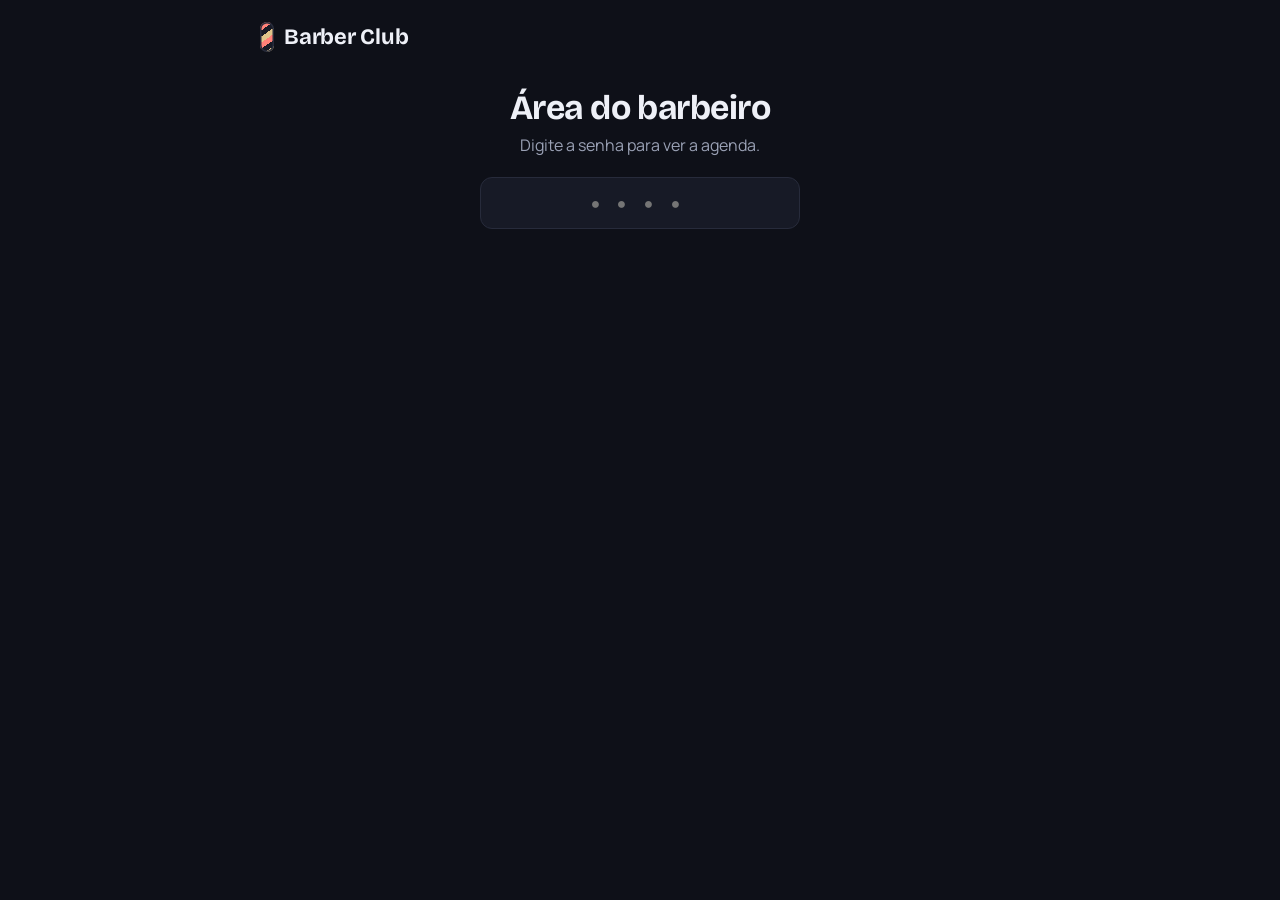
==== painel/index.html @ df8aae0c "Barber Club: Pix, consulta por WhatsApp, painel separado e layout para celular e computador - Serviç" ====
<!doctype html>
<html lang="pt-BR">
<head>
<meta charset="utf-8">
<meta name="viewport" content="width=device-width, initial-scale=1, viewport-fit=cover">
<meta name="theme-color" content="#3340E6">
<meta name="robots" content="noindex">
<title>Painel</title>
<link rel="icon" href="../icons/icon-192.png" type="image/png">
<link rel="preconnect" href="https://fonts.googleapis.com">
<link rel="stylesheet" href="https://fonts.googleapis.com/css2?family=Bricolage+Grotesque:opsz,wght@12..96,600;12..96,700;12..96,800&family=Manrope:wght@400;500;600;700;800&family=Lobster&display=swap">
<link rel="stylesheet" href="../css/style.css">
</head>
<body data-page="painel" class="no-nav">
<div class="app">
  <header class="top">
    <div class="logo"><i class="mark" aria-hidden="true"></i><span id="brand">Barbearia</span></div>
    <span class="demo" id="demo" hidden>Demonstração</span>
  </header>
  <main id="main"></main>
</div>
<div class="toast" id="toast" role="status" aria-live="polite"></div>

<script src="../js/config.js"></script>
<script src="../js/app.js"></script>
</body>
</html>
---- css/style.css ----
:root{color-scheme:light}body{margin:0}img{max-width:100%}[hidden]{display:none!important}

/* Layout: app de celular claro e limpo. Menu fixo embaixo, agendamento em três telas, listas em vez de cartões soltos. O destaque do desenho é o ingresso com picote, usado na confirmação e em Meu horário. */
:root{
  --bg:#F5F6FA; --surface:#FFFFFF; --ink:#12141D; --muted:#636A7D; --line:#E3E6EE;
  --accent:#3340E6; --accent-ink:#FFFFFF; --accent-soft:#E8EAFD;
  --ok:#0B8F5F; --ok-soft:#DDF4EA;
  --warn:#935500; --warn-soft:#FDF0D8;
  --bad:#C9271B; --bad-soft:#FCE6E3;
  --shadow:0 1px 2px rgba(18,20,29,.06),0 6px 20px rgba(18,20,29,.05);
  --font-head:'Bricolage Grotesque','Segoe UI',system-ui,sans-serif;
  --font-body:'Manrope','Segoe UI',system-ui,sans-serif;
  --font-mono:ui-monospace,SFMono-Regular,Menlo,Consolas,monospace;
}
@media (prefers-color-scheme: dark){
  :root:not([data-theme="light"]){
    --bg:#0E1018; --surface:#171A26; --ink:#EEF0F7; --muted:#9AA1B5; --line:#272B3B;
    --accent:#8F9AFF; --accent-ink:#0E1018; --accent-soft:#22264F;
    --ok:#4FD1A0; --ok-soft:#123A2C;
    --warn:#F2B955; --warn-soft:#3A2D10;
    --bad:#FF8178; --bad-soft:#402120;
    --shadow:0 1px 0 rgba(255,255,255,.04);
    color-scheme:dark;
  }
}
:root[data-theme="dark"]{
  --bg:#0E1018; --surface:#171A26; --ink:#EEF0F7; --muted:#9AA1B5; --line:#272B3B;
  --accent:#8F9AFF; --accent-ink:#0E1018; --accent-soft:#22264F;
  --ok:#4FD1A0; --ok-soft:#123A2C;
  --warn:#F2B955; --warn-soft:#3A2D10;
  --bad:#FF8178; --bad-soft:#402120;
  --shadow:0 1px 0 rgba(255,255,255,.04);
  color-scheme:dark;
}
*{box-sizing:border-box}
body{
  background:var(--bg); color:var(--ink); font-family:var(--font-body); font-size:16px; line-height:1.5;
  padding-block:0 164px;
  padding-left:max(20px,env(safe-area-inset-left,0px));
  padding-right:max(20px,env(safe-area-inset-right,0px));
}
.app{max-width:560px;margin:0 auto}
button,input,textarea{font-family:inherit}
:focus-visible{outline:2px solid var(--accent);outline-offset:2px}
.muted{color:var(--muted)}
.hint{color:var(--muted);font-size:14px;margin:12px 0 0}

header.top{display:flex;align-items:center;justify-content:space-between;gap:12px;padding:18px 0 10px}
.logo{display:flex;align-items:center;gap:10px}
.mark{width:14px;height:30px;border-radius:7px;background:repeating-linear-gradient(-35deg,var(--accent) 0 5px,var(--surface) 5px 10px,var(--bad) 10px 15px);box-shadow:inset 0 0 0 1.5px var(--line)}
.logo span{font:700 22px/1 var(--font-head);letter-spacing:-.01em}
.demo{padding:4px 10px;border-radius:99px;background:var(--warn-soft);color:var(--warn);font-size:12px;font-weight:700;white-space:nowrap}

.stephead{display:flex;align-items:center;justify-content:space-between;gap:10px;min-height:36px;margin-top:0}
.back{border:0;background:transparent;color:var(--accent);font-weight:700;font-size:15px;padding:8px 12px 8px 0;cursor:pointer}
.stepname{color:var(--muted);font-size:13px;font-weight:600;margin-left:auto}
.prog{height:4px;border-radius:2px;background:var(--line);margin:4px 0 22px;overflow:hidden}
.prog i{display:block;height:100%;border-radius:2px;background:var(--accent)}

.h{font:700 30px/1.08 var(--font-head);letter-spacing:-.015em;margin:0 0 6px;text-wrap:balance}
.lead{color:var(--muted);margin:0 0 20px}
.sec{margin-bottom:28px}

.list{background:var(--surface);border-radius:18px;box-shadow:var(--shadow);overflow:hidden}
.opt{display:grid;grid-template-columns:minmax(0,1fr) auto;gap:2px 14px;align-items:center;width:100%;text-align:left;padding:16px 18px;border:0;border-top:1px solid var(--line);background:transparent;color:inherit;font-size:16px;cursor:pointer}
.list>.opt:first-child{border-top:0}
.opt b{font-weight:700}
.opt .sub{grid-column:1;color:var(--muted);font-size:14px}
.opt .price{grid-column:2;grid-row:1/3;font-weight:800;font-variant-numeric:tabular-nums}
.opt:active{background:var(--accent-soft)}
@media (hover:hover){.opt:hover{background:color-mix(in srgb,var(--accent-soft) 55%,transparent)}}

.days{position:relative;display:flex;gap:8px;overflow-x:auto;padding:4px 2px 12px;margin:0 -2px;scrollbar-width:none;user-select:none;-webkit-user-select:none;touch-action:pan-x pan-y}
.days::-webkit-scrollbar{display:none}
.day{flex:0 0 58px;height:78px;display:flex;flex-direction:column;align-items:center;justify-content:center;gap:3px;border:1.5px solid var(--line);border-radius:99px;background:var(--surface);color:inherit;cursor:pointer}
.day small{font-size:12px;font-weight:600;color:var(--muted)}
.day strong{font:700 22px/1 var(--font-head);font-variant-numeric:tabular-nums}
.day[aria-pressed="true"]{background:var(--accent);border-color:var(--accent);color:var(--accent-ink)}
.day[aria-pressed="true"] small{color:var(--accent-ink);opacity:.85}
.day:disabled{opacity:.4;cursor:not-allowed}
.days.drag{cursor:grabbing;user-select:none}
.days.drag .day{pointer-events:none}
.days:not(.end){-webkit-mask-image:linear-gradient(90deg,#000 calc(100% - 48px),transparent);mask-image:linear-gradient(90deg,#000 calc(100% - 48px),transparent)}

.grp{font:700 14px/1 var(--font-body);color:var(--muted);margin:18px 0 10px}
.slots{display:grid;grid-template-columns:repeat(auto-fill,minmax(76px,1fr));gap:8px}
.slot{height:48px;border-radius:12px;border:1.5px solid var(--line);background:var(--surface);color:inherit;font-weight:700;font-size:16px;font-variant-numeric:tabular-nums;cursor:pointer}
.slot[aria-pressed="true"]{background:var(--accent);border-color:var(--accent);color:var(--accent-ink)}
.slot:disabled{opacity:.38;text-decoration:line-through;background:transparent;cursor:not-allowed}

.kv{display:flex;justify-content:space-between;gap:16px;padding:14px 18px;border-top:1px solid var(--line)}
.list>.kv:first-child{border-top:0}
.kv span{color:var(--muted)}
.kv b{font-weight:700;text-align:right}

.field{display:block;margin-top:18px}
.field>span{display:block;font-size:14px;font-weight:700;margin-bottom:6px}
input[type="text"],input[type="tel"],input[type="number"],input[type="password"]{width:100%;height:52px;padding:0 16px;border:1.5px solid var(--line);border-radius:12px;background:var(--surface);color:var(--ink);font-size:16px}
input:focus{border-color:var(--accent);outline:none;box-shadow:0 0 0 3px var(--accent-soft)}

.nav{position:fixed;left:0;right:0;bottom:0;z-index:25;background:var(--surface);border-top:1px solid var(--line);
  padding:0 max(16px,env(safe-area-inset-right,0px)) env(safe-area-inset-bottom,0px) max(16px,env(safe-area-inset-left,0px))}
.nav-in{max-width:560px;margin:0 auto;display:flex;height:64px}
.nt{flex:1;min-width:0;white-space:nowrap;display:flex;flex-direction:column;align-items:center;justify-content:center;gap:3px;border:0;background:transparent;color:var(--muted);font-size:12px;font-weight:700;cursor:pointer}
.nt .ic{width:56px;height:30px;border-radius:15px;display:grid;place-items:center}
.nt svg{width:22px;height:22px}
.nt[aria-current="page"]{color:var(--ink)}
.nt[aria-current="page"] .ic{background:var(--accent-soft);color:var(--accent)}

.bar{position:fixed;left:0;right:0;bottom:calc(65px + env(safe-area-inset-bottom,0px));z-index:20;background:var(--surface);border-top:1px solid var(--line);
  padding:12px max(20px,env(safe-area-inset-right,0px)) 12px max(20px,env(safe-area-inset-left,0px))}
.bar-in{max-width:560px;margin:0 auto}
.bar-row{display:flex;gap:14px;align-items:center}
.bar-sum{flex:1;min-width:0;font:inherit;font-size:13px;color:var(--muted);border:0;background:transparent;padding:4px 0;text-align:left;cursor:pointer}
.bar-sum b{display:flex;align-items:center;gap:6px;color:var(--ink);font-size:16px}
.chev{width:18px;height:18px;flex:none;color:var(--accent);transition:transform .2s}
.bar-sum[aria-expanded="true"] .chev{transform:rotate(180deg)}
.sheet{max-height:60vh;overflow:auto;padding:4px 0 14px;margin-bottom:12px;border-bottom:1px solid var(--line)}
.sheet .list{box-shadow:none;border:1px solid var(--line)}
.sheet .chips{margin:0}
.bar-sum span{display:block}

.btn{display:inline-flex;align-items:center;justify-content:center;min-height:52px;padding:0 22px;border-radius:14px;border:0;background:var(--accent);color:var(--accent-ink);font-weight:700;font-size:16px;cursor:pointer;text-align:center;text-decoration:none}
.btn:disabled{opacity:.4;cursor:not-allowed}
.btn.ghost{background:var(--surface);color:var(--ink);box-shadow:inset 0 0 0 1.5px var(--line)}
.btn.danger{background:var(--surface);color:var(--bad);box-shadow:inset 0 0 0 1.5px var(--bad)}
.btn.sm{min-height:38px;padding:0 14px;font-size:14px;border-radius:10px}
.btn.block{display:flex;width:100%}
.stack{display:flex;flex-direction:column;gap:10px}
.actions{display:flex;flex-wrap:wrap;gap:8px;margin-top:12px}

.pill{display:inline-flex;align-items:center;gap:6px;padding:3px 10px;border-radius:99px;font-size:12px;font-weight:700;white-space:nowrap}
.pill::before{content:"";width:6px;height:6px;border-radius:50%;background:currentColor}
.p-await{background:var(--warn-soft);color:var(--warn)}
.p-sent{background:var(--accent-soft);color:var(--accent)}
.p-paid{background:var(--ok-soft);color:var(--ok)}
.notice{padding:12px 14px;border-radius:12px;background:var(--accent-soft);font-size:14px;margin:14px 0 0}
.notice.warn{background:var(--warn-soft);color:var(--warn)}

.okhead{text-align:center;padding:10px 0 20px}
.check{display:inline-grid;place-items:center;width:56px;height:56px;border-radius:50%;background:var(--ok-soft);color:var(--ok);margin-bottom:12px}
.check svg{width:28px;height:28px}

.ticket{background:var(--surface);border-radius:22px;box-shadow:var(--shadow);margin-bottom:20px}
.tk{padding:20px}
.perf{position:relative;height:0;border-top:2px dashed var(--line)}
.perf::before,.perf::after{content:"";position:absolute;top:-12px;width:22px;height:22px;border-radius:50%;background:var(--bg)}
.perf::before{left:-11px}
.perf::after{right:-11px}
.tk-name{display:flex;align-items:center;justify-content:space-between;flex-wrap:wrap;gap:10px;font-weight:700}
.pills{display:inline-flex;flex-wrap:wrap;gap:6px}
.pay{margin:10px 0 0;font-size:14px;color:var(--muted)}
.pay.ok{color:var(--ok);font-weight:700}
.amount{font:800 40px/1 var(--font-head);letter-spacing:-.02em;font-variant-numeric:tabular-nums;margin:2px 0 6px}
.qrwrap{text-align:center;margin:14px 0}
.qrbox{display:inline-block;padding:12px;background:#FFFFFF;border:1px solid var(--line);border-radius:16px;line-height:0}
.tk .keyrow{margin:0 0 10px}
textarea.code{width:100%;min-height:72px;resize:none;padding:10px 12px;border:1.5px solid var(--line);border-radius:12px;background:var(--bg);color:var(--ink);font:12px/1.4 var(--font-mono);margin-bottom:10px}
.how{margin:0 0 22px;padding-left:20px;color:var(--muted);font-size:14px}
.how li{margin-bottom:4px}
.tk-when{display:flex;align-items:flex-end;gap:14px;margin-top:10px}
.tk-when strong{font:800 52px/0.9 var(--font-head);letter-spacing:-.02em;font-variant-numeric:tabular-nums}
.tk-when span{color:var(--muted);font-size:14px;line-height:1.35;padding-bottom:2px}
.sub-h{font:700 18px/1.2 var(--font-head);margin:0 0 8px}

.stats{display:grid;grid-template-columns:repeat(3,minmax(0,1fr));gap:12px;padding:6px 0 16px}
.stats strong{display:block;font:800 26px/1.1 var(--font-head);letter-spacing:-.01em;font-variant-numeric:tabular-nums}
.stats span{color:var(--muted);font-size:13px}
.agenda{background:var(--surface);border-radius:18px;box-shadow:var(--shadow);padding:0 18px}
.row{display:grid;grid-template-columns:52px minmax(0,1fr);gap:12px;padding:14px 0;border-top:1px solid var(--line)}
.agenda>.row:first-child{border-top:0}
.row .time{font:700 18px/1.3 var(--font-head);font-variant-numeric:tabular-nums}
.row.free .what,.row.lunch .what{color:var(--muted);display:flex;align-items:center;justify-content:space-between;gap:8px;min-height:38px}
.who{display:flex;align-items:center;justify-content:space-between;gap:8px;flex-wrap:wrap}
.who b{font-size:16px}
.row .meta{color:var(--muted);font-size:14px;margin-top:2px}
.empty{padding:18px 0;color:var(--muted)}

details.set{background:var(--surface);border-radius:18px;box-shadow:var(--shadow);padding:16px 18px;margin-top:20px}
details.set summary{cursor:pointer;font-weight:700}
details.set[open] summary{margin-bottom:4px}
.reset{margin-top:20px}
.toast{position:fixed;left:50%;transform:translateX(-50%);bottom:calc(160px + env(safe-area-inset-bottom,0px));max-width:calc(100% - 32px);background:var(--ink);color:var(--bg);padding:10px 16px;border-radius:12px;font-weight:600;font-size:14px;z-index:30;opacity:0;pointer-events:none;transition:opacity .2s}
.toast.on{opacity:1}
.foot{color:var(--muted);font-size:13px;margin-top:16px}

.hero{background:var(--surface);border-radius:16px;box-shadow:var(--shadow);padding:14px 16px;margin:2px 0 14px}
.hstat{margin:0;font-size:15px}
.hours,.hero .addr{margin:3px 0 0;color:var(--muted);font-size:13px;line-height:1.4}
.hours span{white-space:nowrap}
.open{font-weight:700;white-space:nowrap}
.open::before{content:"";display:inline-block;width:8px;height:8px;border-radius:50%;background:currentColor;margin-right:7px;vertical-align:1px}
.open.on{color:var(--ok)}
.open.off{color:var(--ink)}
.open.off::before{background:var(--muted)}
.addr{color:var(--muted)}
.hbtns{display:flex;gap:8px;margin-top:12px}
.ib{flex:1;min-width:0;display:flex;flex-direction:column;align-items:center;justify-content:center;gap:4px;height:58px;padding:0 4px;border-radius:12px;color:var(--ink);box-shadow:inset 0 0 0 1.5px var(--line);font-size:12px;font-weight:700;text-decoration:none;white-space:nowrap}
.ib span{overflow:hidden;text-overflow:ellipsis}
.ib svg{width:20px;height:20px;flex:none}
.ib.zap svg{color:#25D366}
@media (hover:hover){.ib:hover{background:var(--accent-soft)}}
.fotos{display:flex;gap:8px;overflow-x:auto;margin:0 0 14px;scrollbar-width:none}
.fotos::-webkit-scrollbar{display:none}
.fotos img{flex:0 0 auto;width:112px;height:112px;object-fit:cover;border-radius:14px;background:var(--line)}
.logoimg{width:36px;height:36px;border-radius:10px;object-fit:cover}
.chips{display:flex;flex-wrap:wrap;gap:8px;margin:0 0 16px}
.chip{min-height:38px;padding:0 16px;border-radius:99px;border:1.5px solid var(--line);background:var(--surface);color:inherit;font-weight:700;font-size:14px;cursor:pointer}
.chip[aria-pressed="true"]{background:var(--accent);border-color:var(--accent);color:var(--accent-ink)}
.crow{padding:14px 0;border-top:1px solid var(--line)}
.agenda>.crow:first-child{border-top:0}
.crow .meta{color:var(--muted);font-size:14px;margin-top:2px}
.prices{display:grid;grid-template-columns:repeat(2,minmax(0,1fr));gap:0 12px}
.keyrow{display:flex;gap:10px;align-items:center;justify-content:space-between;padding:12px 14px;background:var(--bg);border-radius:12px;margin-top:18px}
.keyrow>div{min-width:0}
.keyrow small{display:block;color:var(--muted);font-size:12px}
.keyrow b{display:block;font-size:14px;overflow:hidden;text-overflow:ellipsis;white-space:nowrap}
body.no-nav{padding-bottom:48px}
body.no-nav .toast{bottom:calc(32px + env(safe-area-inset-bottom,0px))}
.week{display:flex;justify-content:space-between;gap:12px;align-items:center;padding:14px 18px;background:var(--accent-soft);border-radius:14px;margin-bottom:16px;font-size:14px}
.week b{font-size:16px}
.lock{max-width:320px;margin:24px auto 0;text-align:center}
.lock input{text-align:center;font-size:24px;letter-spacing:.4em;font-weight:700}
@media (prefers-reduced-motion: reduce){.toast,.chev{transition:none}}

/* capa com a logo da barbearia */
.capa{display:flex;flex-direction:column;align-items:center;gap:10px;padding:8px 0 18px}
.capa img{width:150px;height:150px;border-radius:50%;object-fit:cover;box-shadow:0 0 0 1px var(--line),0 12px 40px rgba(0,0,0,.35)}
.capa .selo{display:none}
.capa.nologo img{display:none}
.capa.nologo .selo{display:flex}
.selo{width:168px;height:168px;border-radius:50%;flex-direction:column;align-items:center;justify-content:center;gap:4px;
  background:#000;color:#fff;box-shadow:inset 0 0 0 4px #000,inset 0 0 0 6px #fff,inset 0 0 0 10px #000,inset 0 0 0 11px #fff,0 12px 40px rgba(0,0,0,.35);text-align:center}
.selo small{font:700 11px/1 var(--font-body);letter-spacing:.22em;text-transform:uppercase}
.selo small:last-child{font-weight:600;letter-spacing:.04em;text-transform:none;font-style:italic;opacity:.85}
.selo strong{font:400 26px/1 'Lobster',var(--font-head);letter-spacing:.01em}
.selo i{font-style:normal;margin:0 2px}
.capa.nologo .slogan{display:none}
.slogan{margin:0;color:var(--accent);font:600 14px/1 var(--font-body);letter-spacing:.18em;text-transform:uppercase}
.linkbtn{border:0;background:none;padding:0;color:var(--accent);font:inherit;font-weight:700;cursor:pointer;white-space:nowrap}

/* coluna da barbearia: no celular só na primeira tela, no computador sempre à esquerda */
.side{display:none}
.side.show{display:block}
@media (max-width:420px){.capa img,.selo{width:128px;height:128px}.selo strong{font-size:21px}.selo small{font-size:9px}}
@media (min-width:900px){
  body{padding-bottom:120px}
  .app{max-width:1080px}
  body.no-nav .app{max-width:760px}
  .layout{display:grid;grid-template-columns:340px minmax(0,600px);gap:56px;align-items:start;justify-content:center;margin-top:8px}
  .side,.side.show{display:block;position:sticky;top:24px}
  header.top{padding:22px 0 14px}
  .nav{position:absolute;top:16px;bottom:auto;left:auto;right:max(20px,calc((100% - 1080px)/2));background:none;border:0;padding:0}
  .nav-in{height:auto;gap:6px}
  .nt{flex:none;flex-direction:row;gap:4px;padding:4px 16px 4px 4px;border-radius:99px;font-size:14px}
  .nt[aria-current="page"]{background:var(--accent-soft)}
  .nt[aria-current="page"] .ic{background:none}
  .bar{bottom:0}
  .bar-in{max-width:1080px;padding-left:396px}
  .toast{bottom:calc(110px + env(safe-area-inset-bottom,0px))}
  .h{font-size:34px}
}
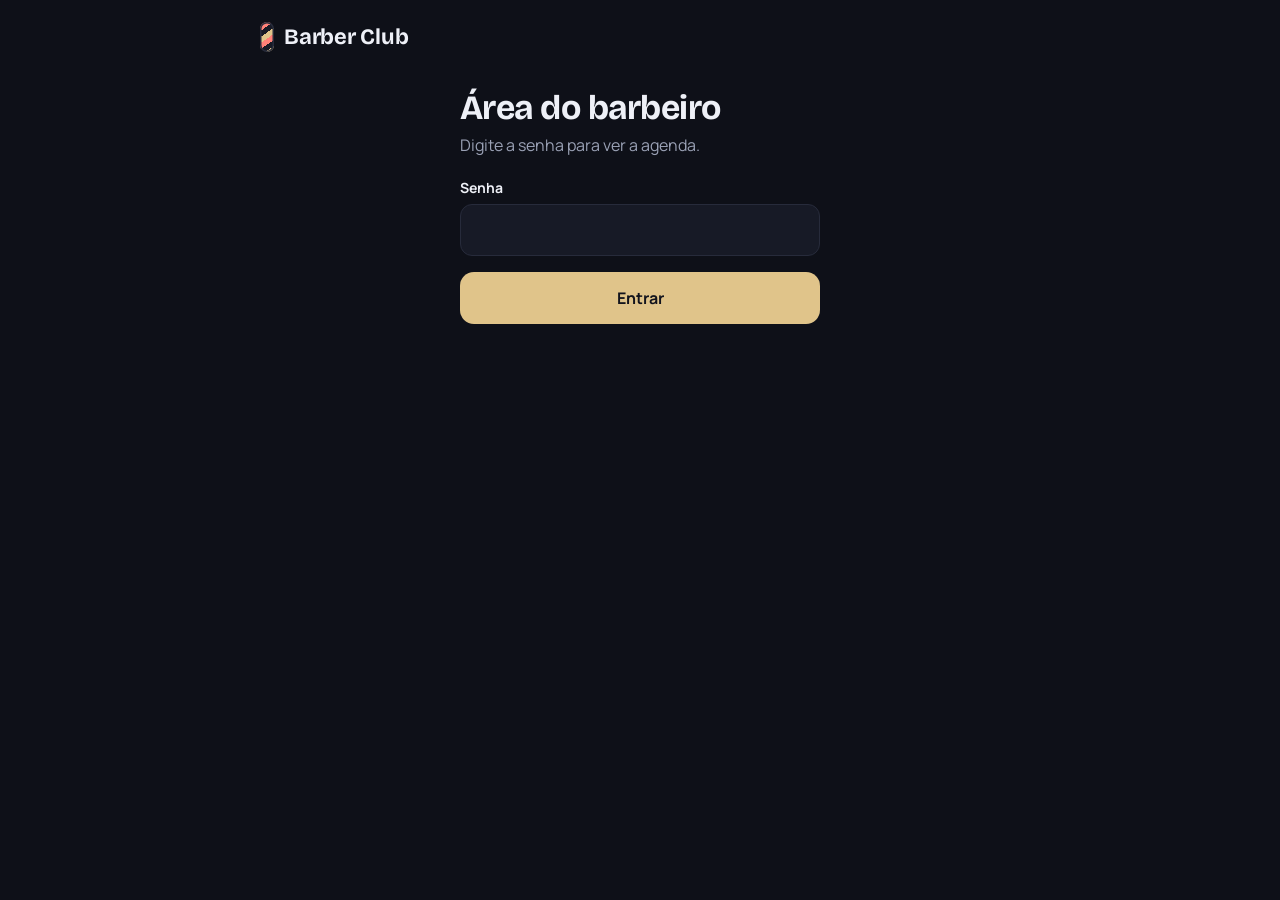
==== commit bcea2803: "Add files via upload" ====
--- a/painel/index.html
+++ b/painel/index.html
@@ -22,6 +22,8 @@
 <div class="toast" id="toast" role="status" aria-live="polite"></div>
 
 <script src="../js/config.js"></script>
+<script src="../js/vendor/supabase.js"></script>
+<script src="../js/db.js"></script>
 <script src="../js/app.js"></script>
 </body>
 </html>
--- a/css/style.css
+++ b/css/style.css
@@ -95,7 +95,7 @@
 
 .field{display:block;margin-top:18px}
 .field>span{display:block;font-size:14px;font-weight:700;margin-bottom:6px}
-input[type="text"],input[type="tel"],input[type="number"],input[type="password"]{width:100%;height:52px;padding:0 16px;border:1.5px solid var(--line);border-radius:12px;background:var(--surface);color:var(--ink);font-size:16px}
+input[type="text"],input[type="tel"],input[type="number"],input[type="password"],input[type="email"]{width:100%;height:52px;padding:0 16px;border:1.5px solid var(--line);border-radius:12px;background:var(--surface);color:var(--ink);font-size:16px}
 input:focus{border-color:var(--accent);outline:none;box-shadow:0 0 0 3px var(--accent-soft)}
 
 .nav{position:fixed;left:0;right:0;bottom:0;z-index:25;background:var(--surface);border-top:1px solid var(--line);
@@ -219,6 +219,7 @@
 body.no-nav .toast{bottom:calc(32px + env(safe-area-inset-bottom,0px))}
 .week{display:flex;justify-content:space-between;gap:12px;align-items:center;padding:14px 18px;background:var(--accent-soft);border-radius:14px;margin-bottom:16px;font-size:14px}
 .week b{font-size:16px}
+.login{max-width:360px;margin:24px auto 0}
 .lock{max-width:320px;margin:24px auto 0;text-align:center}
 .lock input{text-align:center;font-size:24px;letter-spacing:.4em;font-weight:700}
 @media (prefers-reduced-motion: reduce){.toast,.chev{transition:none}}
